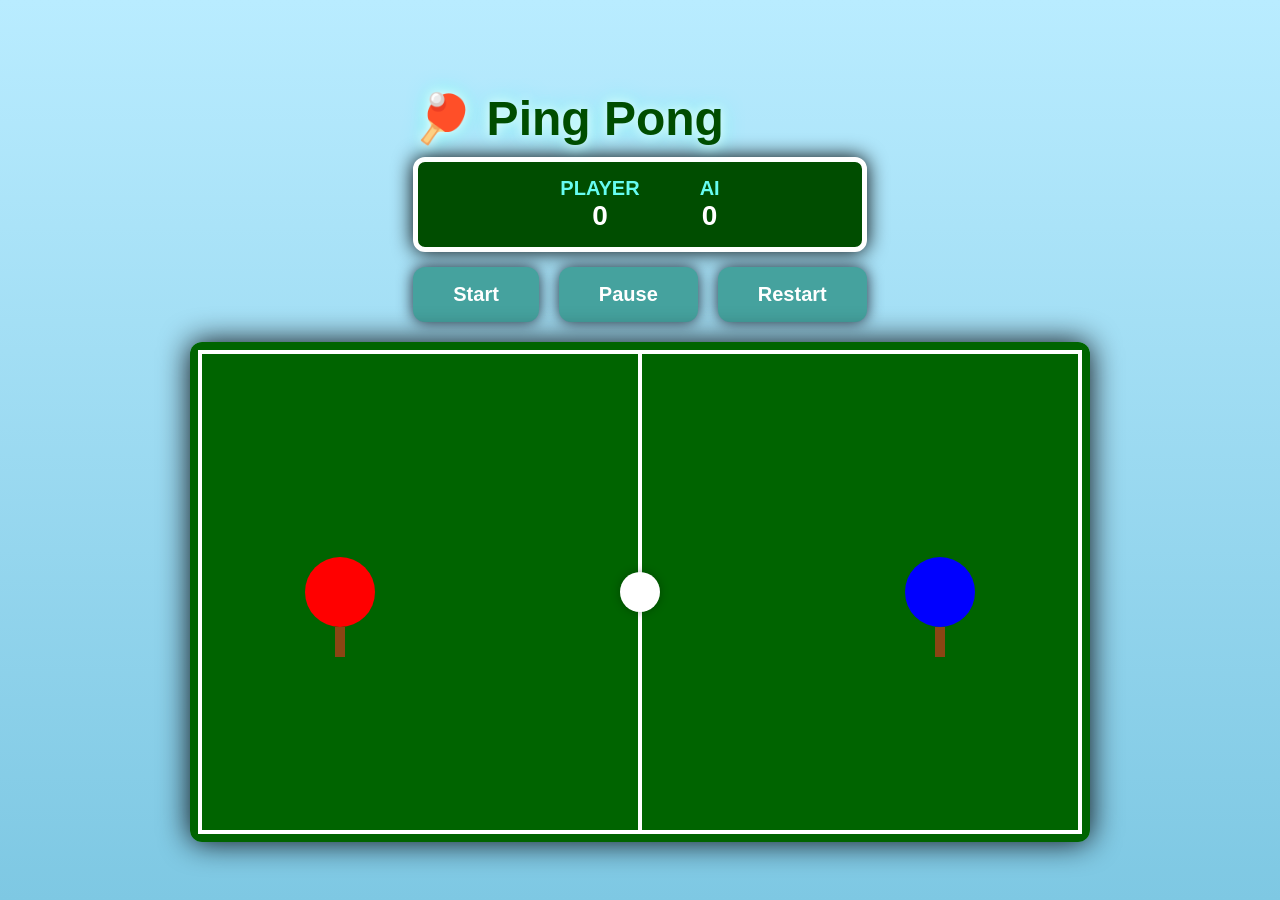
==== index.html @ 72c55f18 "Add ping pong" ====
<!DOCTYPE html>
<html lang="en">
<head>
  <meta charset="UTF-8" />
  <meta name="viewport" content="width=device-width, initial-scale=1.0" />
  <title>🏓 Ping Pong</title>
  <link rel="stylesheet" href="style.css" />
</head>
<body>
  <div class="ui-container">
    <h1 class="title">🏓 Ping Pong</h1>

    <div id="scoreboard">
      <div class="score-box">
        <span class="label">PLAYER</span>
        <span id="playerScore">0</span>
      </div>
      <div class="score-box">
        <span class="label">AI</span>
        <span id="aiScore">0</span>
      </div>
    </div>

    <div class="buttons">
      <button id="startBtn">Start</button>
      <button id="pauseBtn">Pause</button>
      <button id="restartBtn">Restart</button>
    </div>
  </div>

  <div id="winner"></div>
  <canvas id="gameCanvas" width="900" height="500"></canvas>

  <!-- 👇 Replace script.js with code.js -->
  <script src="code.js"></script>
</body>
</html>
---- style.css ----
* {
  box-sizing: border-box;
}

body {
  margin: 0;
  display: flex;
  flex-direction: column;
  align-items: center;
  justify-content: center;
  height: 100vh;
  background: linear-gradient(to top, #7ec8e3 0%, #b9ecff 100%);
  overflow: hidden;
  font-family: "Segoe UI", sans-serif;
  position: relative;
}

/* Animated realistic sky background */
.sky {
  position: absolute;
  width: 100%;
  height: 100%;
  top: 0;
  left: 0;
  overflow: hidden;
  z-index: 0;
}

/* Clouds */
.cloud {
  position: absolute;
  background: rgba(255, 255, 255, 0.9);
  border-radius: 50%;
  animation: floatClouds linear infinite;
}

.cloud.small { width: 120px; height: 60px; animation-duration: 40s; top: 20%; }
.cloud.medium { width: 200px; height: 100px; animation-duration: 60s; top: 35%; }
.cloud.large { width: 250px; height: 120px; animation-duration: 80s; top: 10%; }

@keyframes floatClouds {
  0% { transform: translateX(-300px); }
  100% { transform: translateX(120vw); }
}

/* Birds */
.bird {
  position: absolute;
  width: 50px;
  height: 25px;
  background: transparent;
  animation: flyBirds linear infinite;
}
.bird::before, .bird::after {
  content: "";
  position: absolute;
  width: 25px;
  height: 4px;
  background: black;
  top: 10px;
  border-radius: 2px;
}
.bird::before { transform: rotate(30deg); left: 5px; }
.bird::after { transform: rotate(-30deg); right: 5px; }

@keyframes flyBirds {
  0% { transform: translateX(-50px); }
  100% { transform: translateX(110vw); }
}

.title {
  font-size: 3rem;
  color: #004d00;
  text-shadow: 0 0 12px #ffffff, 0 0 20px #66fcf1;
  margin-bottom: 10px;
  z-index: 2;
}

/* Scoreboard */
#scoreboard {
  display: flex;
  justify-content: center;
  align-items: center;
  gap: 60px;
  background: #004d00;
  border: 5px solid #ffffff;
  border-radius: 12px;
  box-shadow: 0 0 20px #000;
  padding: 15px 30px;
  margin-bottom: 10px;
  color: white;
  font-size: 28px;
  z-index: 2;
}

.score-box {
  display: flex;
  flex-direction: column;
  align-items: center;
  font-weight: bold;
}

.label {
  font-size: 20px;
  color: #66fcf1;
}

.buttons {
  display: flex;
  justify-content: center;
  gap: 20px;
  margin-top: 15px;
  z-index: 2;
}

button {
  background: #45a29e;
  border: none;
  color: white;
  padding: 16px 40px;
  border-radius: 12px;
  cursor: pointer;
  font-size: 20px;
  font-weight: bold;
  box-shadow: 0 0 15px #1f2833;
  transition: transform 0.2s, background 0.2s;
}

button:hover {
  background: #66fcf1;
  color: #0b0c10;
  transform: scale(1.1);
}

canvas {
  border-radius: 12px;
  margin-top: 20px;
  box-shadow: 0 0 30px #0b0c10;
  z-index: 1;
}

#winner {
  position: absolute;
  top: 50%;
  transform: translateY(-50%);
  font-size: 50px;
  color: #004d00;
  display: none;
  text-align: center;
  text-shadow: 0 0 20px #ffffff;
  z-index: 3;
}
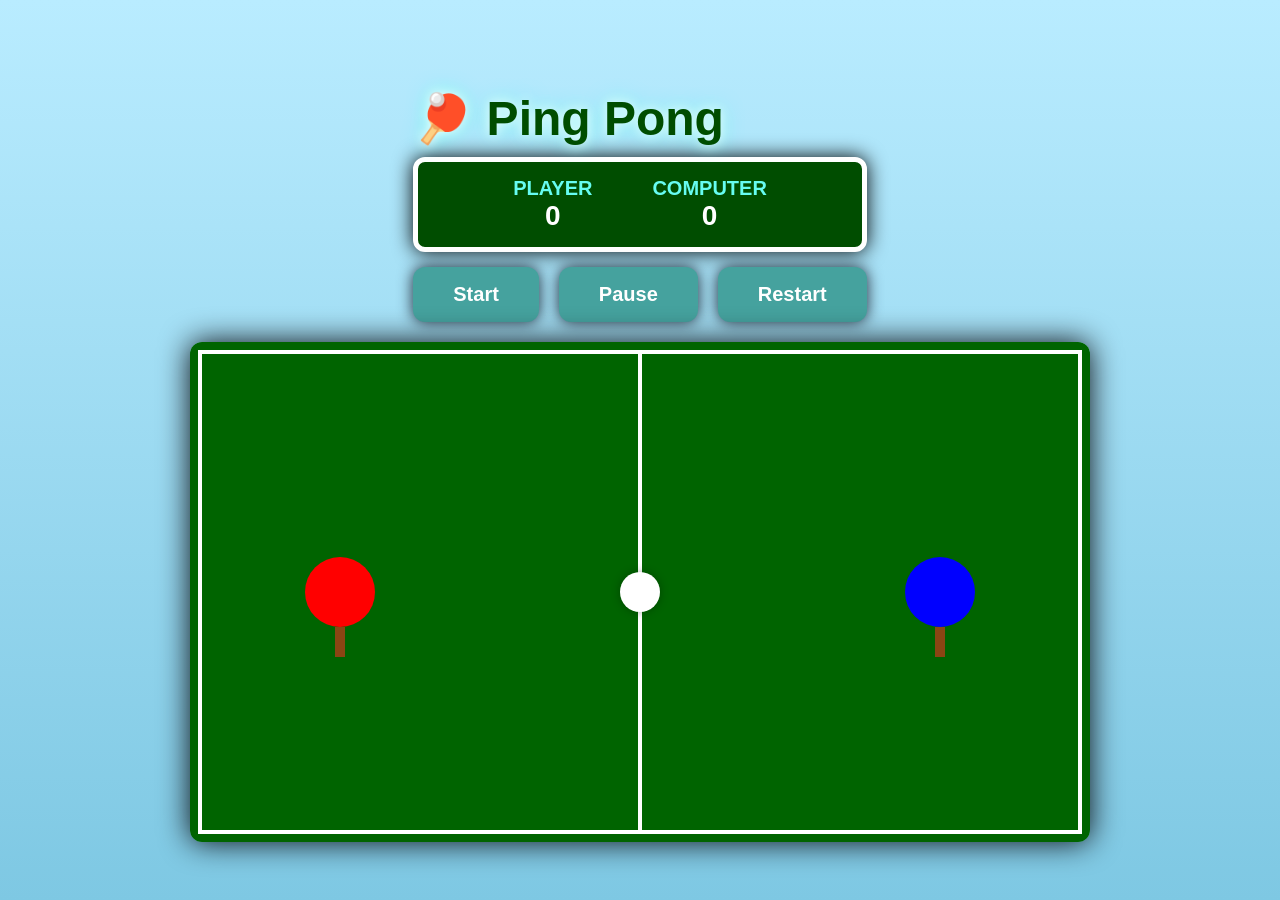
==== commit 58b5edda: "Add name computer for player" ====
--- a/index.html
+++ b/index.html
@@ -16,7 +16,7 @@
         <span id="playerScore">0</span>
       </div>
       <div class="score-box">
-        <span class="label">AI</span>
+        <span class="label">COMPUTER</span>
         <span id="aiScore">0</span>
       </div>
     </div>
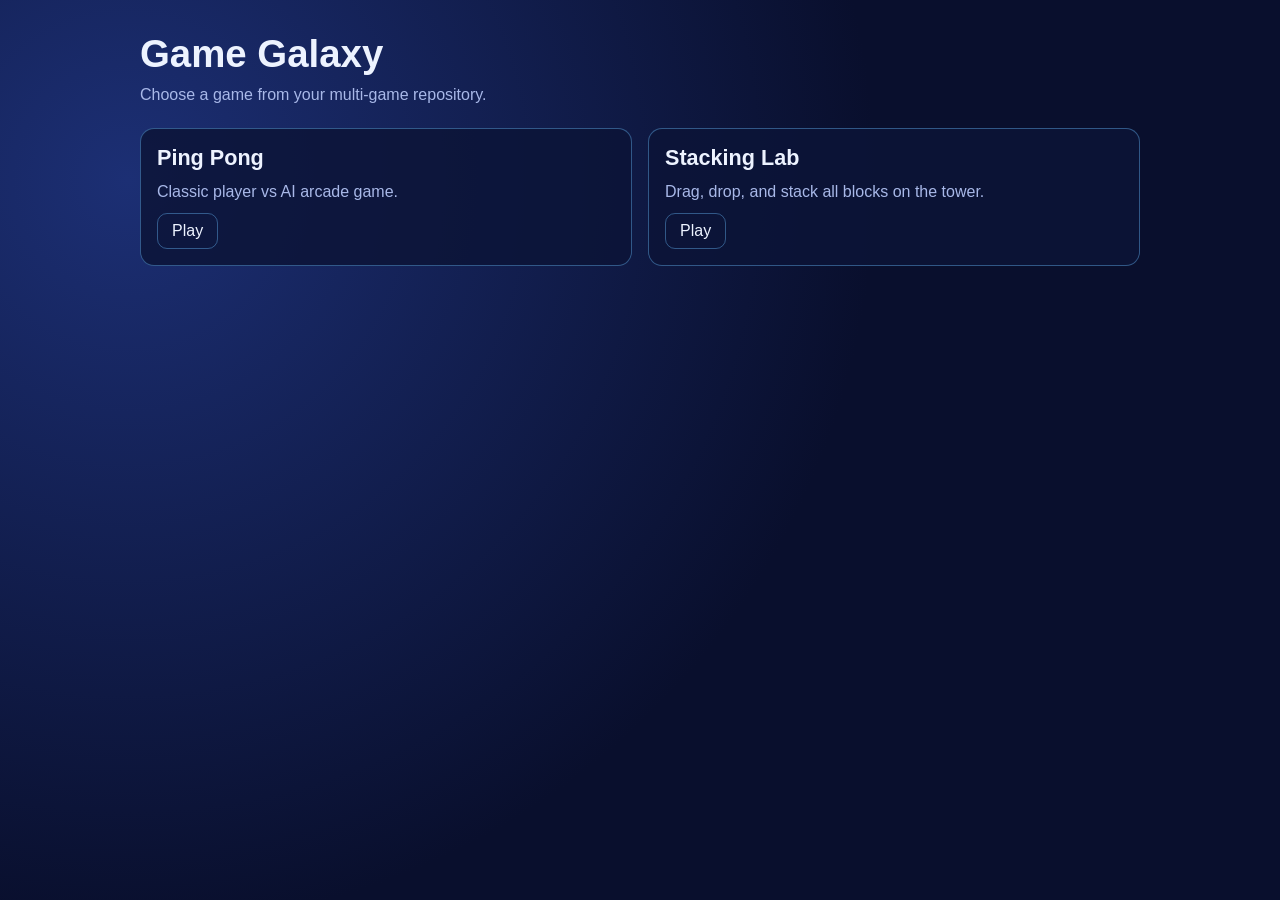
==== commit bb3fc65d: "Restructure repo for multiple games Co-authored-by: Copilot <223556219+Copilot@users.noreply.github." ====
--- a/index.html
+++ b/index.html
@@ -2,36 +2,11 @@
 <html lang="en">
 <head>
   <meta charset="UTF-8" />
+  <meta http-equiv="refresh" content="0; url=apps/dashboard/index.html" />
   <meta name="viewport" content="width=device-width, initial-scale=1.0" />
-  <title>🏓 Ping Pong</title>
-  <link rel="stylesheet" href="style.css" />
+  <title>Games Collection</title>
 </head>
 <body>
-  <div class="ui-container">
-    <h1 class="title">🏓 Ping Pong</h1>
-
-    <div id="scoreboard">
-      <div class="score-box">
-        <span class="label">PLAYER</span>
-        <span id="playerScore">0</span>
-      </div>
-      <div class="score-box">
-        <span class="label">COMPUTER</span>
-        <span id="aiScore">0</span>
-      </div>
-    </div>
-
-    <div class="buttons">
-      <button id="startBtn">Start</button>
-      <button id="pauseBtn">Pause</button>
-      <button id="restartBtn">Restart</button>
-    </div>
-  </div>
-
-  <div id="winner"></div>
-  <canvas id="gameCanvas" width="900" height="500"></canvas>
-
-  <!-- 👇 Replace script.js with code.js -->
-  <script src="code.js"></script>
+  <p>Redirecting to dashboard...</p>
 </body>
 </html>
